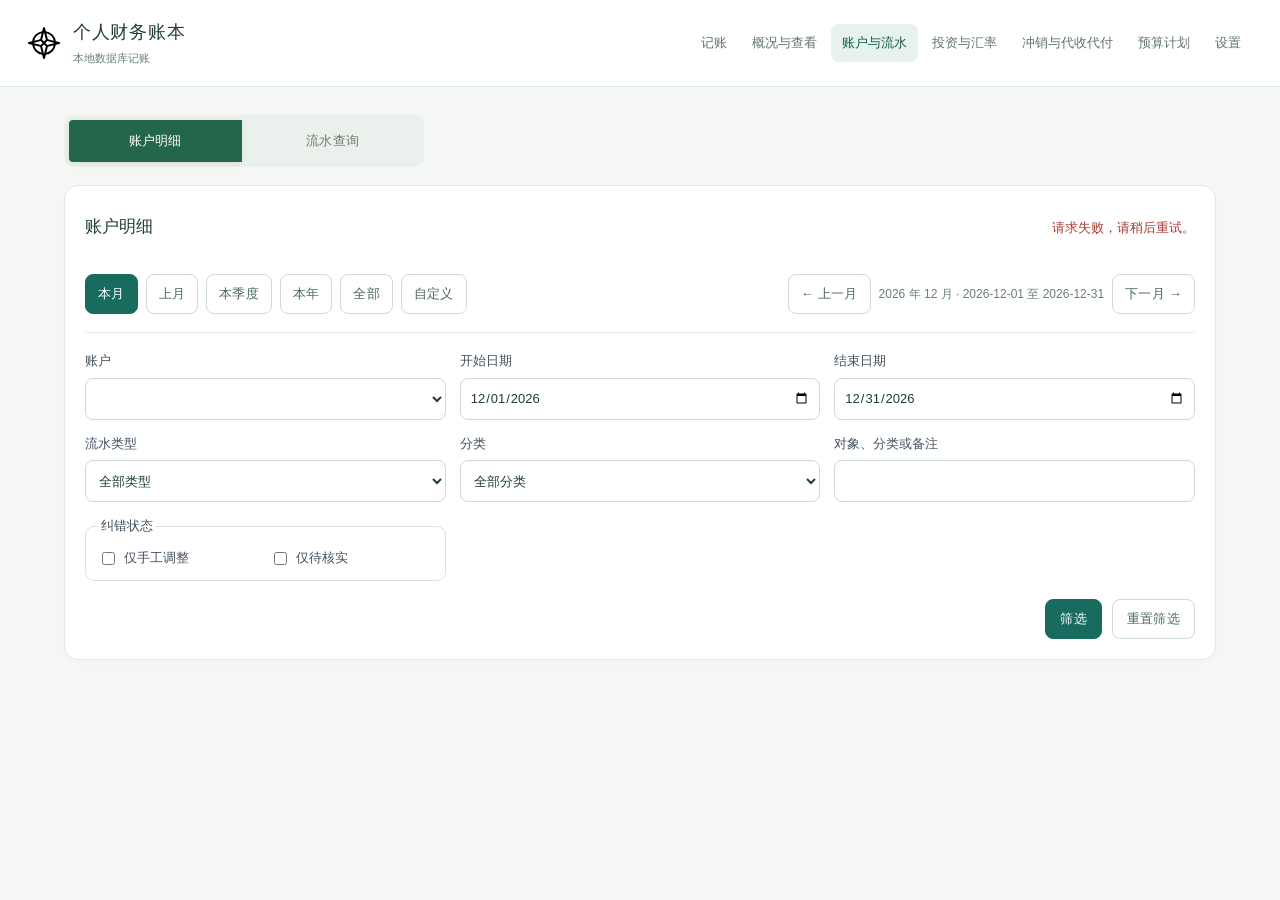
==== static/accounts.html @ dc30d8f5 "fix: reconcile budget funding and monthly storage balances Use explicit allocations for budget incom" ====
<!doctype html>
<html lang="zh-CN">
  <head>
    <meta charset="utf-8">
    <meta name="viewport" content="width=device-width, initial-scale=1">
    <title>个人财务账本 - 账户与流水</title>
    <link rel="icon" href="/static/compass-rose.svg" type="image/svg+xml">
    <link rel="stylesheet" href="/static/styles.css?v=20261018-3">
    <link rel="stylesheet" href="/static/workspace.css?v=20261018-2">
    <link rel="stylesheet" href="/static/income-allocations.css?v=20261020-3">
</head>
  <body>
    <header class="topbar">
      <div class="topbar-inner">
        <div class="brand">
          <h1>个人财务账本</h1>
          <p>本地数据库记账</p>
        </div>
        <nav class="primary-nav" aria-label="主导航">
          <a class="nav-link" href="/">记账</a>
          <a class="nav-link" href="/overview">概况与查看</a>
          <a class="nav-link is-active" href="/accounts" aria-current="page">账户与流水</a>
          <a class="nav-link" href="/investments">投资与汇率</a>
          <a class="nav-link" href="/offsets">冲销与代收代付</a>
          <a class="nav-link" href="/budgets">预算计划</a>
          <a class="nav-link" href="/settings">设置</a>
        </nav>
      </div>
    </header>

    <main class="account-detail-main">
      <div class="detail-view-modes" role="tablist" aria-label="账户与流水视图">
        <button class="detail-view-mode is-active" type="button" data-view="account" aria-pressed="true">账户明细</button>
        <button class="detail-view-mode" type="button" data-view="search" aria-pressed="false">流水查询</button>
      </div>

      <section class="account-filter-panel" data-detail-view="account" aria-labelledby="account-detail-title">
        <div class="section-heading">
          <h2 id="account-detail-title">账户明细</h2>
          <span id="detail-status" role="status"></span>
        </div>
        <form id="detail-filter-form">
          <div id="detail-date-presets"></div>
          <div class="detail-filter-grid">
            <label>
              <span>账户</span>
              <select id="detail-account" required></select>
            </label>
            <label>
              <span>开始日期</span>
              <input id="detail-start-date" type="date">
            </label>
            <label>
              <span>结束日期</span>
              <input id="detail-end-date" type="date">
            </label>
            <label>
              <span>流水类型</span>
              <select id="detail-transaction-type">
                <option value="">全部类型</option>
                <option value="income">入账</option>
                <option value="expense">支出</option>
                <option value="transfer">转账</option>
                <option value="fx_exchange">换汇</option>
                <option value="broker_deposit">券商入金</option>
                <option value="broker_withdrawal">券商出金</option>
                <option value="adjustment">调整</option>
              </select>
            </label>
            <label>
              <span>分类</span>
              <select id="detail-category">
                <option value="">全部分类</option>
              </select>
            </label>
            <label>
              <span>对象、分类或备注</span>
              <input id="detail-keyword" type="search" maxlength="120">
            </label>
            <fieldset class="multi-filter compact-filter">
              <legend>纠错状态</legend>
              <div class="filter-option-grid">
                <label><input id="detail-adjustment-only" type="checkbox">仅手工调整</label>
                <label><input id="detail-flagged-only" type="checkbox">仅待核实</label>
              </div>
            </fieldset>
          </div>
          <div class="form-actions detail-filter-actions">
            <button type="submit">筛选</button>
            <button id="clear-detail-filters" class="secondary-button" type="button">重置筛选</button>
          </div>
        </form>
      </section>

      <div id="detail-account-warning" class="empty-notice" data-detail-view="account" hidden>
        尚未创建账户。请先直接在 SQLite 数据库的 <code>accounts</code> 表新增账户。
      </div>

      <section id="account-summary-panel" class="account-summary-panel" data-detail-view="account" hidden>
          <div class="section-heading">
            <div>
              <h2 id="account-name"></h2>
              <p id="account-meta" class="account-meta"></p>
            </div>
          <div class="account-heading-actions">
            <span id="account-status"></span>
            <button id="open-adjustment-dialog" class="secondary-button" type="button">对账 / 调整余额</button>
            <button id="open-opening-balance-dialog" class="secondary-button" type="button">修正期初</button>
          </div>
        </div>
        <p id="account-summary-note" class="account-summary-note" hidden></p>
        <div id="account-state" class="account-state-grid"></div>
      </section>

      <section id="ledger-panel" class="ledger-panel" data-detail-view="account" hidden aria-labelledby="ledger-title">
        <div class="section-heading">
          <h2 id="ledger-title">账户流水</h2>
          <span id="ledger-summary"></span>
        </div>
        <div class="table-wrap">
          <table>
            <thead>
              <tr>
                <th>日期</th>
                <th>类型</th>
                <th>方向</th>
                <th>对方账户</th>
                <th>流入</th>
                <th>流出</th>
                <th>该笔后余额</th>
                <th>用途</th>
                <th>备注</th>
                <th>状态</th>
                <th>操作</th>
              </tr>
            </thead>
            <tbody id="ledger-body">
              <tr><td colspan="11" class="empty-cell">暂无流水</td></tr>
            </tbody>
          </table>
        </div>
        <div class="pager" aria-label="账户流水分页">
          <button id="previous-page" class="icon-button" type="button" aria-label="上一页" title="上一页">&#8592;</button>
          <span id="page-label"></span>
          <button id="next-page" class="icon-button" type="button" aria-label="下一页" title="下一页">&#8594;</button>
        </div>
      </section>

      <section id="transaction-search-panel" class="transaction-search-panel" data-detail-view="search" hidden aria-labelledby="transaction-search-title">
        <div class="section-heading">
          <h2 id="transaction-search-title">流水查询</h2>
          <a href="/offsets">打开冲销事项（页面5）</a>
          <span id="search-status" role="status"></span>
        </div>
        <label class="basis-control">查询口径<select id="cashflow-basis"><option value="raw">原始收付</option><option value="offset">冲销后收支</option><option value="groups">仅冲销事项（页面5）</option></select></label>
        <p id="basis-description" class="analysis-summary"></p>
        <p id="daily-budget-hint" class="subtle-note">未单独指定预算的支出自动计入日常预算，包含历史消费。</p>
        <p id="budget-query-warning" class="empty-notice" role="status" hidden></p>
        <form id="transaction-search-form">
          <div id="search-date-presets"></div>
          <div class="detail-filter-grid">
            <label class="budget-filter-field"><span>消费自预算 / 预算归属</span><select id="search-budget-system"><option value="">全部预算</option><option value="0">未归属（不含日常支出）</option></select></label>
            <label>
              <span>账户范围</span>
              <select id="search-account"></select>
            </label>
            <label>
              <span>开始日期</span>
              <input id="search-start-date" type="date">
            </label>
            <label>
              <span>结束日期</span>
              <input id="search-end-date" type="date">
            </label>
            <fieldset class="multi-filter">
              <legend>流水类型</legend>
              <div id="search-type-options" class="filter-option-grid">
                <label><input type="checkbox" value="income">入账</label>
                <label><input type="checkbox" value="expense">支出</label>
                <label><input type="checkbox" value="transfer">转账</label>
                <label><input type="checkbox" value="fx_exchange">换汇</label>
                <label><input type="checkbox" value="broker_deposit">券商入金</label>
                <label><input type="checkbox" value="broker_withdrawal">券商出金</label>
                <label><input type="checkbox" value="adjustment">调整</label>
              </div>
            </fieldset>
            <fieldset class="multi-filter compact-filter">
              <legend>纠错状态</legend>
              <div class="filter-option-grid">
                <label><input id="search-adjustment-only" type="checkbox">仅手工调整</label>
                <label><input id="search-flagged-only" type="checkbox">仅待核实</label>
              </div>
            </fieldset>
            <details class="multi-select" id="search-category-select">
              <summary><span>分类</span><strong id="search-category-summary">全部分类</strong></summary>
              <div id="search-category-options" class="filter-option-list"></div>
            </details>
            <label>
              <span>对象、分类或备注</span>
              <input id="search-keyword" type="search" maxlength="120">
            </label>
          </div>
          <div class="form-actions detail-filter-actions">
            <button type="submit">查询</button>
            <button id="clear-search-filters" class="secondary-button" type="button">重置筛选</button>
          </div>
        </form>
      </section>

      <section id="transaction-search-summary-panel" class="transaction-search-summary-panel" data-detail-view="search" hidden aria-labelledby="transaction-search-summary-title">
        <div class="section-heading">
          <h2 id="transaction-search-summary-title">查询汇总</h2>
          <span id="transaction-search-summary-meta"></span>
        </div>
        <div id="transaction-search-summary-content"></div>
      </section>

      <section id="search-results-panel" class="ledger-panel" data-detail-view="search" hidden aria-labelledby="search-results-title">
        <div class="section-heading">
          <h2 id="search-results-title">查询结果</h2>
        </div>
        <details id="search-results-details" class="collapsible-details">
          <summary id="search-summary">查询结果</summary>
          <div class="table-wrap">
            <table>
              <thead>
                <tr>
                  <th>日期</th>
                  <th>类型</th>
                  <th>资金路径</th>
                  <th>转出</th>
                  <th>转入</th>
                  <th>用途</th>
                  <th>备注</th>
                  <th>状态</th>
                  <th>操作</th>
                </tr>
              </thead>
              <tbody id="search-results-body">
                <tr><td colspan="9" class="empty-cell">暂无流水</td></tr>
              </tbody>
            </table>
          </div>
          <div class="pager" aria-label="查询结果分页">
            <button id="previous-search-page" class="icon-button" type="button" aria-label="上一页" title="上一页">&#8592;</button>
            <span id="search-page-label"></span>
            <button id="next-search-page" class="icon-button" type="button" aria-label="下一页" title="下一页">&#8594;</button>
          </div>
        </details>
      </section>

      <section id="transaction-analysis-panel" class="transaction-analysis-panel" data-detail-view="search" hidden aria-labelledby="transaction-analysis-title">
        <div class="section-heading">
          <h2 id="transaction-analysis-title">流水详情</h2>
          <span id="analysis-status" role="status"></span>
        </div>
        <div id="analysis-constraint" class="empty-notice"></div>
        <div id="analysis-content" class="analysis-content" hidden></div>
      </section>
    </main>

    <dialog id="transaction-editor-dialog" class="app-dialog">
      <form id="transaction-editor-form" method="dialog">
        <div class="dialog-heading">
          <h2>修改流水</h2>
          <button class="icon-button dialog-close" type="button" data-close-dialog="transaction-editor-dialog" aria-label="关闭" title="关闭">&#215;</button>
        </div>
        <input id="editor-transaction-id" type="hidden">
        <div class="detail-filter-grid">
          <label>
            <span>日期</span>
            <input id="editor-transaction-date" type="date" required>
          </label>
          <label>
            <span>流水类型</span>
            <select id="editor-transaction-type" required>
              <option value="income">入账</option>
              <option value="expense">支出</option>
              <option value="transfer">转账</option>
              <option value="fx_exchange">换汇</option>
              <option value="broker_deposit">券商入金</option>
              <option value="broker_withdrawal">券商出金</option>
              <option value="adjustment">调整</option>
            </select>
          </label>
          <label>
            <span>来源账户</span>
            <select id="editor-source-account"></select>
          </label>
          <label>
            <span>去向账户</span>
            <select id="editor-destination-account"></select>
          </label>
          <label>
            <span>流出金额</span>
            <input id="editor-outflow-amount" type="number" min="0.01" step="0.01" inputmode="decimal">
          </label>
          <label>
            <span>流入金额</span>
            <input id="editor-inflow-amount" type="number" min="0.01" step="0.01" inputmode="decimal">
          </label>
          <label>
            <span>分类</span>
            <select id="editor-category"></select>
          </label>
          <label><span>预算归属</span><select id="editor-budget-system" disabled><option value="">未归属</option></select><small>支出不单独指定时，自动计入日常预算。</small></label>
          <label>
            <span>对象</span>
            <input id="editor-counterparty" type="text" maxlength="120">
          </label>
          <label class="full-width">
            <span>备注</span>
            <textarea id="editor-note" rows="3" maxlength="500"></textarea>
          </label>
          <label class="full-width">
            <span>修改说明</span>
            <textarea id="editor-correction-reason" rows="2" maxlength="500"></textarea>
          </label>
        </div>
        <p id="editor-status" class="dialog-status" role="status"></p>
        <div class="form-actions detail-filter-actions">
          <button class="secondary-button" type="button" data-close-dialog="transaction-editor-dialog">取消</button>
          <button type="submit">保存修改</button>
        </div>
      </form>
    </dialog>

    <dialog id="transaction-delete-dialog" class="app-dialog">
      <form id="transaction-delete-form" method="dialog">
        <div class="dialog-heading">
          <h2>删除流水</h2>
          <button class="icon-button dialog-close" type="button" data-close-dialog="transaction-delete-dialog" aria-label="关闭" title="关闭">&#215;</button>
        </div>
        <input id="delete-transaction-id" type="hidden">
        <p id="delete-transaction-summary" class="dialog-copy"></p>
        <label>
          <span>删除原因</span>
          <textarea id="delete-reason" rows="3" maxlength="500" required></textarea>
        </label>
        <p id="delete-status" class="dialog-status" role="status"></p>
        <div class="form-actions detail-filter-actions">
          <button class="secondary-button" type="button" data-close-dialog="transaction-delete-dialog">取消</button>
          <button class="danger-button" type="submit">确认删除</button>
        </div>
      </form>
    </dialog>

    <dialog id="transaction-flag-dialog" class="app-dialog">
      <form id="transaction-flag-form" method="dialog">
        <div class="dialog-heading">
          <h2>标记待核实</h2>
          <button class="icon-button dialog-close" type="button" data-close-dialog="transaction-flag-dialog" aria-label="关闭" title="关闭">&#215;</button>
        </div>
        <input id="flag-transaction-id" type="hidden">
        <label>
          <span>异常类型</span>
          <select id="flag-type" required>
            <option value="suspected_duplicate">疑似重复</option>
            <option value="missing_information">信息不完整</option>
            <option value="suspicious_amount">金额异常</option>
            <option value="other">其他待核实</option>
          </select>
        </label>
        <label>
          <span>说明</span>
          <textarea id="flag-note" rows="3" maxlength="500" required></textarea>
        </label>
        <p id="flag-status" class="dialog-status" role="status"></p>
        <div class="form-actions detail-filter-actions">
          <button class="secondary-button" type="button" data-close-dialog="transaction-flag-dialog">取消</button>
          <button type="submit">保存标记</button>
        </div>
      </form>
    </dialog>

    <dialog id="adjustment-dialog" class="app-dialog">
      <form id="adjustment-form" method="dialog">
        <div class="dialog-heading">
          <h2>对账 / 调整余额</h2>
          <button class="icon-button dialog-close" type="button" data-close-dialog="adjustment-dialog" aria-label="关闭" title="关闭">&#215;</button>
        </div>
        <input id="adjustment-account-id" type="hidden">
        <p id="adjustment-account-summary" class="dialog-copy"></p>
        <div class="detail-filter-grid">
          <label>
            <span>对账日期</span>
            <input id="adjustment-date" type="date" required>
          </label>
          <label>
            <span>实际余额</span>
            <input id="adjustment-actual-balance" type="number" min="0" step="0.01" inputmode="decimal" required>
          </label>
        </div>
        <p id="adjustment-preview" class="dialog-copy"></p>
        <p id="adjustment-warning" class="dialog-warning" hidden></p>
        <label>
          <span>调整原因</span>
          <textarea id="adjustment-reason" rows="2" maxlength="350" required></textarea>
        </label>
        <label>
          <span>补充备注</span>
          <textarea id="adjustment-note" rows="2" maxlength="500"></textarea>
        </label>
        <p id="adjustment-status" class="dialog-status" role="status"></p>
        <div class="form-actions detail-filter-actions">
          <button class="secondary-button" type="button" data-close-dialog="adjustment-dialog">取消</button>
          <button type="submit">保存对账结果</button>
        </div>
      </form>
    </dialog>

    <dialog id="opening-balance-dialog" class="app-dialog">
      <form id="opening-balance-form" method="dialog">
        <div class="dialog-heading">
          <h2>修正期初余额</h2>
          <button class="icon-button dialog-close" type="button" data-close-dialog="opening-balance-dialog" aria-label="关闭" title="关闭">&#215;</button>
        </div>
        <input id="opening-balance-account-id" type="hidden">
        <p id="opening-balance-summary" class="dialog-copy"></p>
        <div class="detail-filter-grid">
          <label>
            <span>期初日期</span>
            <input id="opening-balance-date" type="date" required>
          </label>
          <label>
            <span>新期初余额</span>
            <input id="opening-balance-value" type="number" min="0" step="0.01" inputmode="decimal" required>
          </label>
        </div>
        <label>
          <span>修正原因</span>
          <textarea id="opening-balance-reason" rows="3" maxlength="500" required></textarea>
        </label>
        <p id="opening-balance-status" class="dialog-status" role="status"></p>
        <div class="form-actions detail-filter-actions">
          <button class="secondary-button" type="button" data-close-dialog="opening-balance-dialog">取消</button>
          <button type="submit">保存期初修正</button>
        </div>
      </form>
    </dialog>

    <script src="/static/budget-ui.js?v=20261001-2"></script>
    <script src="/static/income-allocations.js?v=20261020-3"></script>
    <script src="/static/number-input.js?v=20261018-1"></script>
    <script src="/static/frequent-picker.js?v=20261018-3"></script>
    <script src="/static/offset-ui.js?v=20261020-3"></script>
    <script src="/static/date-range.js?v=20261002-5"></script>
    <script src="/static/accounts.js?v=20261020-3"></script>
  </body>
</html>
---- static/styles.css ----
:root {
  color-scheme: light;
  font-family: "Noto Sans SC", "Microsoft YaHei", Arial, sans-serif;
  color: #19222d;
  background: #f4f6f8;
}

* {
  box-sizing: border-box;
}

body {
  margin: 0;
  min-width: 320px;
}

button,
input,
select,
textarea {
  font: inherit;
}

button {
  border: 1px solid #176b5f;
  border-radius: 5px;
  background: #176b5f;
  color: #fff;
  cursor: pointer;
  font-weight: 700;
  min-height: 38px;
  padding: 0 14px;
}

button:hover:not(:disabled) {
  background: #0e584e;
}

button:disabled {
  cursor: not-allowed;
  opacity: 0.55;
}

.topbar {
  background: #183b56;
  color: #fff;
}

.topbar-inner {
  align-items: center;
  display: flex;
  flex-wrap: wrap;
  gap: 24px;
  justify-content: space-between;
  margin: 0 auto;
  max-width: 1200px;
  min-height: 74px;
  padding: 12px 24px;
}

.brand h1,
.brand p,
h2,
h3 {
  margin: 0;
}

.brand h1 {
  font-size: 21px;
  font-weight: 700;
  letter-spacing: 0;
}

.brand p {
  color: #cedce5;
  font-size: 13px;
  margin-top: 4px;
}

.primary-nav {
  display: flex;
  flex-wrap: wrap;
  justify-content: flex-end;
}

.nav-link {
  border-bottom: 2px solid transparent;
  color: #cedce5;
  font-size: 14px;
  padding: 9px 12px 7px;
  text-decoration: none;
  white-space: nowrap;
}

.nav-link:hover,
.nav-link.is-active {
  border-bottom-color: #79c5ae;
  color: #fff;
}

.topbar-actions {
  align-items: end;
  display: flex;
  gap: 12px;
}

.month-control {
  display: grid;
  font-size: 12px;
  gap: 4px;
}

.month-control input {
  border: 1px solid #a9bdcb;
  border-radius: 4px;
  color: #19222d;
  height: 34px;
  padding: 0 8px;
}

main {
  margin: 0 auto;
  max-width: 1200px;
  padding: 28px 24px 40px;
}

.entry-main {
  align-items: start;
  display: grid;
  gap: 18px;
  grid-template-columns: 210px minmax(0, 1fr);
  max-width: 1040px;
}

.quick-entry-panel {
  background: #fff;
  border: 1px solid #d9e0e5;
  border-radius: 6px;
  padding: 16px;
}

.quick-entry-panel .section-heading {
  margin-bottom: 12px;
}

.quick-action-list {
  display: grid;
  gap: 8px;
}

.quick-action {
  background: #f6f8f9;
  border-color: #b9c5cd;
  color: #43515e;
  font-size: 13px;
  font-weight: 700;
  justify-content: flex-start;
  padding: 0 11px;
  text-align: left;
}

.quick-action:hover:not(:disabled) {
  background: #edf4f2;
  border-color: #3c8d7b;
  color: #176b5f;
}

.dashboard-section,
.movement-section,
.entry-panel,
.transactions-panel,
.account-filter-panel,
.account-summary-panel,
.ledger-panel,
.transaction-search-panel,
.transaction-search-summary-panel,
.transaction-analysis-panel {
  background: #fff;
  border: 1px solid #d9e0e5;
  border-radius: 6px;
  padding: 20px;
}

.dashboard-section {
  margin-bottom: 18px;
}

.movement-section {
  margin-bottom: 18px;
}

.account-filter-panel,
.account-summary-panel,
.transaction-search-panel,
.transaction-search-summary-panel,
.transaction-analysis-panel {
  margin-bottom: 18px;
}

.section-heading {
  align-items: baseline;
  display: flex;
  gap: 10px;
  justify-content: space-between;
  margin-bottom: 16px;
}

.section-heading h2 {
  font-size: 17px;
  letter-spacing: 0;
}

.section-heading span {
  color: #64717d;
  font-size: 13px;
}

.metric-grid {
  display: grid;
  gap: 12px;
  grid-template-columns: repeat(auto-fit, minmax(210px, 1fr));
}

.metric-grid + .metric-grid {
  border-top: 1px solid #e2e7eb;
  margin-top: 16px;
  padding-top: 16px;
}

.metric-item {
  border-left: 3px solid #3c8d7b;
  min-height: 118px;
  padding: 5px 0 5px 12px;
}

.metric-item h3 {
  color: #43515e;
  font-size: 14px;
  margin-bottom: 10px;
}

.metric-item div {
  display: flex;
  font-size: 13px;
  justify-content: space-between;
  padding: 3px 0;
}

.metric-item span {
  color: #65727e;
}

.metric-item strong {
  font-variant-numeric: tabular-nums;
}

.entry-modes {
  display: flex;
  margin: 0 0 18px;
}

.detail-view-modes {
  display: flex;
  margin: 0 0 18px;
  max-width: 360px;
}

.entry-mode {
  background: #f6f8f9;
  border-color: #b9c5cd;
  border-radius: 0;
  color: #43515e;
  flex: 1;
  font-size: 13px;
  min-width: 0;
  padding: 0 8px;
}

.detail-view-mode {
  background: #f6f8f9;
  border-color: #b9c5cd;
  border-radius: 0;
  color: #43515e;
  flex: 1;
  font-size: 13px;
  min-width: 0;
  padding: 0 8px;
}

.entry-mode:first-child {
  border-radius: 4px 0 0 4px;
}

.detail-view-mode:first-child {
  border-radius: 4px 0 0 4px;
}

.entry-mode:last-child {
  border-radius: 0 4px 4px 0;
}

.detail-view-mode:last-child {
  border-radius: 0 4px 4px 0;
}

.entry-mode + .entry-mode {
  border-left: 0;
}

.detail-view-mode + .detail-view-mode {
  border-left: 0;
}

.entry-mode:hover:not(:disabled),
.entry-mode.is-active {
  background: #176b5f;
  border-color: #176b5f;
  color: #fff;
}

.detail-view-mode:hover:not(:disabled),
.detail-view-mode.is-active {
  background: #176b5f;
  border-color: #176b5f;
  color: #fff;
}

.form-grid {
  display: grid;
  gap: 14px;
  grid-template-columns: repeat(2, minmax(0, 1fr));
}

.detail-filter-grid {
  display: grid;
  gap: 14px;
  grid-template-columns: repeat(3, minmax(0, 1fr));
}

.multi-filter,
.multi-select {
  border: 1px solid #b9c5cd;
  border-radius: 4px;
  margin: 0;
  min-height: 38px;
}

.multi-filter {
  padding: 8px 9px;
}

.multi-filter legend {
  color: #43515e;
  font-size: 13px;
  font-weight: 700;
  padding: 0 3px;
}

.filter-option-grid {
  display: grid;
  gap: 7px 10px;
  grid-template-columns: repeat(2, minmax(0, 1fr));
}

.filter-option-grid label,
.filter-option-list label {
  align-items: center;
  color: #43515e;
  display: flex;
  font-size: 13px;
  gap: 6px;
}

.filter-option-grid input,
.filter-option-list input {
  min-height: auto;
  padding: 0;
  width: auto;
}

.multi-select summary {
  align-items: center;
  color: #43515e;
  cursor: pointer;
  display: flex;
  font-size: 13px;
  font-weight: 700;
  justify-content: space-between;
  min-height: 36px;
  padding: 0 9px;
}

.multi-select summary strong {
  color: #64717d;
  font-size: 12px;
  font-weight: 400;
}

.filter-option-list {
  border-top: 1px solid #d9e0e5;
  display: grid;
  gap: 8px;
  max-height: 210px;
  overflow-y: auto;
  padding: 10px;
}

label {
  display: grid;
  font-size: 13px;
  gap: 6px;
}

label > span {
  color: #43515e;
  font-weight: 700;
}

input,
select,
textarea {
  border: 1px solid #b9c5cd;
  border-radius: 4px;
  color: #19222d;
  min-height: 38px;
  padding: 8px 9px;
  width: 100%;
}

.frequent-picker-native {
  display: none;
}

.frequent-picker {
  position: relative;
  width: 100%;
}

.frequent-picker-trigger {
  align-items: center;
  background: #fff;
  border-color: #b9c5cd;
  color: #19222d;
  display: flex;
  font-weight: 400;
  justify-content: space-between;
  padding: 8px 9px;
  text-align: left;
  width: 100%;
}

.frequent-picker-trigger::after {
  color: #64717d;
  content: "▼";
  font-size: 10px;
  margin-left: 10px;
}

.frequent-picker-trigger:hover:not(:disabled) {
  background: #edf2f5;
  border-color: #8b9aa6;
  color: #19222d;
}

.frequent-picker.is-invalid .frequent-picker-trigger {
  border-color: #ad3c35;
}

.frequent-picker-menu {
  background: #fff;
  border: 1px solid #8b9aa6;
  box-shadow: 0 5px 14px rgba(25, 34, 45, 0.16);
  display: grid;
  gap: 2px;
  left: 0;
  max-height: 292px;
  overflow-y: auto;
  padding: 6px;
  position: absolute;
  right: 0;
  top: calc(100% + 4px);
  z-index: 20;
}

.frequent-picker-menu[hidden] {
  display: none;
}

.frequent-picker.is-ranked-scroll .frequent-picker-menu {
  max-height: calc(var(--picker-visible-rows, 8) * 34px + 12px);
}

.frequent-picker-option,
.frequent-picker-other-toggle,
.frequent-picker-directory-toggle {
  background: #fff;
  border: 0;
  border-radius: 3px;
  color: #43515e;
  font-size: 13px;
  font-weight: 400;
  justify-content: flex-start;
  min-height: 32px;
  padding: 0 8px;
  text-align: left;
}

.frequent-picker-option:hover,
.frequent-picker-option:focus-visible,
.frequent-picker-other-toggle:hover,
.frequent-picker-other-toggle:focus-visible,
.frequent-picker-directory-toggle:hover,
.frequent-picker-directory-toggle:focus-visible {
  background: #edf4f2;
  color: #176b5f;
  outline: 0;
}

.frequent-picker-option.is-selected {
  background: #e7f1ee;
  color: #176b5f;
  font-weight: 700;
}

.frequent-picker-group-label {
  color: #64717d;
  font-size: 12px;
  font-weight: 700;
  margin: 6px 8px 2px;
}

.frequent-picker-other-toggle {
  border-top: 1px solid #e0e6ea;
  color: #176b5f;
  font-weight: 700;
  margin-top: 4px;
}

.frequent-picker.is-account-directory .frequent-picker-menu {
  max-height: 360px;
}

.frequent-picker-all-label {
  border-top: 1px solid #e0e6ea;
  margin-top: 7px;
  padding-top: 8px;
}

.frequent-picker-directory-toggle {
  align-items: center;
  background: #fff;
  border: 0;
  border-radius: 3px;
  color: #43515e;
  display: flex;
  font-size: 13px;
  font-weight: 600;
  gap: 7px;
  min-height: 32px;
  padding: 0 8px;
  text-align: left;
  width: 100%;
}

.frequent-picker-directory-toggle small {
  color: #819089;
  font-size: 11px;
  font-variant-numeric: tabular-nums;
  margin-left: auto;
}

.frequent-picker-directory-marker {
  color: #708078;
  display: inline-block;
  text-align: center;
  width: 10px;
}

.frequent-picker-option.is-directory-account {
  padding-left: 24px;
}

textarea {
  min-height: 76px;
  resize: vertical;
}

.full-width {
  grid-column: 1 / -1;
}

.form-actions {
  display: flex;
  justify-content: flex-end;
  margin-top: 18px;
}

.detail-filter-actions {
  gap: 10px;
}

.secondary-button {
  background: #fff;
  border-color: #8b9aa6;
  color: #43515e;
}

.secondary-button:hover:not(:disabled) {
  background: #edf2f5;
}

.danger-button {
  background: #ad3c35;
  border-color: #ad3c35;
}

.danger-button:hover:not(:disabled) {
  background: #8f2e29;
}

.account-heading-actions {
  align-items: center;
  display: flex;
  flex-wrap: wrap;
  gap: 8px;
  justify-content: flex-end;
}

.account-heading-actions .secondary-button {
  font-size: 13px;
}

.table-wrap {
  overflow-x: auto;
}

table {
  border-collapse: collapse;
  font-size: 13px;
  min-width: 100%;
  width: 100%;
}

th,
td {
  border-bottom: 1px solid #e0e6ea;
  padding: 10px 8px;
  text-align: left;
  white-space: nowrap;
}

th {
  background: #edf2f5;
  color: #43515e;
  font-size: 12px;
}

#internal-movements-body td:nth-child(4),
#transactions-body td:nth-child(4),
#ledger-body td:nth-child(5),
#ledger-body td:nth-child(6),
#ledger-body td:nth-child(7),
#search-results-body td:nth-child(4),
#search-results-body td:nth-child(5) {
  font-variant-numeric: tabular-nums;
  text-align: right;
}

#ledger-body td:nth-child(8),
#ledger-body td:nth-child(9),
#search-results-body td:nth-child(6),
#search-results-body td:nth-child(7) {
  min-width: 120px;
  white-space: normal;
}

.empty-cell,
.empty-notice {
  color: #687682;
}

.empty-notice {
  background: #edf4f2;
  border-left: 3px solid #3c8d7b;
  font-size: 13px;
  margin-bottom: 14px;
  padding: 10px 12px;
}

#form-status.success {
  color: #147462;
}

#form-status.error {
  color: #ad3c35;
}

#overview-status {
  font-size: 13px;
  margin: -6px 0 12px;
}

#overview-status.error {
  color: #ad3c35;
}

#detail-status.error {
  color: #ad3c35;
}

.account-meta,
.account-summary-note {
  color: #64717d;
  font-size: 13px;
  margin: 5px 0 0;
}

.account-summary-note {
  background: #f6f8f9;
  border-left: 3px solid #8b9aa6;
  margin: 0 0 16px;
  padding: 9px 11px;
}

.account-state-grid {
  display: grid;
  gap: 12px;
  grid-template-columns: repeat(auto-fit, minmax(170px, 1fr));
}

.account-state-item {
  border-left: 3px solid #8b9aa6;
  min-height: 72px;
  padding: 7px 0 7px 12px;
}

.account-state-item.is-primary {
  border-left-color: #3c8d7b;
}

.account-state-item span,
.account-state-item strong {
  display: block;
}

.account-state-item span {
  color: #65727e;
  font-size: 13px;
  margin-bottom: 6px;
}

.account-state-item strong {
  font-size: 16px;
  font-variant-numeric: tabular-nums;
}

.pager {
  align-items: center;
  display: flex;
  gap: 12px;
  justify-content: flex-end;
  margin-top: 16px;
}

.pager span {
  color: #64717d;
  font-size: 13px;
  min-width: 70px;
  text-align: center;
}

.icon-button {
  font-size: 18px;
  min-width: 38px;
  padding: 0;
}

.status-badges {
  display: flex;
  flex-wrap: wrap;
  gap: 5px;
  min-width: 62px;
}

.status-badge {
  border-radius: 3px;
  font-size: 12px;
  padding: 3px 5px;
  white-space: nowrap;
}

.adjustment-badge {
  background: #e7f1ee;
  color: #147462;
}

.flag-badge {
  background: #fbece8;
  color: #ad3c35;
}

.investment-badge {
  background: #e9edf9;
  color: #34538a;
}

.inline-status {
  color: #64717d;
  font-size: 13px;
}

.inline-status.error {
  color: #ad3c35;
}

.inline-status.success {
  color: #147462;
}

.manual-rate-details {
  border-top: 1px solid #d9e0e5;
  margin-top: 18px;
  padding-top: 14px;
}

.collapsible-details {
  border-top: 1px solid #d9e0e5;
  margin-top: 16px;
  padding-top: 12px;
}

.collapsible-details summary,
.search-summary-breakdown > summary {
  color: #43515e;
  cursor: pointer;
  font-size: 13px;
  font-weight: 700;
  min-height: 28px;
}

.collapsible-details > .table-wrap {
  margin-top: 14px;
}

.collapsible-details .pager {
  padding-bottom: 2px;
}

.manual-rate-details summary {
  color: #43515e;
  cursor: pointer;
  font-size: 13px;
  font-weight: 700;
  margin-bottom: 14px;
}

.analysis-content {
  display: grid;
  gap: 24px;
}

.search-summary-block + .search-summary-block {
  border-top: 1px solid #e0e6ea;
  margin-top: 20px;
  padding-top: 20px;
}

.search-summary-block h3 {
  color: #43515e;
  font-size: 14px;
  margin: 0 0 12px;
}

.search-summary-breakdown > summary {
  margin-bottom: 14px;
}

.search-summary-breakdown[open] > summary {
  margin-bottom: 16px;
}

.search-summary-block > .search-summary-block {
  border-top: 0;
  margin-top: 0;
  padding-top: 0;
}

.search-summary-block > .search-summary-block + .search-summary-block {
  margin-top: 18px;
}

.search-summary-table td:nth-child(n + 2),
.search-summary-table th:nth-child(n + 2) {
  font-variant-numeric: tabular-nums;
  text-align: right;
}

.search-summary-table td:nth-child(5),
.search-summary-table th:nth-child(5) {
  text-align: left;
  white-space: normal;
}

.search-summary-table td:nth-child(5) {
  color: #64717d;
  font-size: 12px;
  text-align: left;
}

.search-summary-type-list {
  display: grid;
  gap: 18px;
}

.search-summary-type {
  border-top: 1px solid #e0e6ea;
  padding-top: 16px;
}

.search-summary-type-heading {
  align-items: baseline;
  display: flex;
  gap: 8px;
  justify-content: space-between;
  margin-bottom: 12px;
}

.search-summary-type-heading h4 {
  color: #43515e;
  font-size: 14px;
  margin: 0;
}

.search-summary-type-heading span {
  color: #64717d;
  font-size: 13px;
}

.search-summary-type-tables {
  align-items: start;
  display: grid;
  gap: 18px;
  grid-template-columns: repeat(2, minmax(0, 1fr));
}

.search-summary-type-tables > .search-summary-block + .search-summary-block {
  border-top: 0;
  margin-top: 0;
  padding-top: 0;
}

.search-summary-type-tables .search-summary-block h3 {
  font-size: 13px;
}

.search-summary-type-tables .search-summary-table {
  min-width: 0;
}

.analysis-block {
  border-top: 1px solid #e0e6ea;
  padding-top: 20px;
}

.analysis-block:first-child {
  border-top: 0;
  padding-top: 0;
}

.analysis-block h3 {
  color: #43515e;
  font-size: 14px;
  margin: 0 0 12px;
}

.analysis-summary {
  color: #64717d;
  font-size: 13px;
  margin: 0 0 14px;
}

.analysis-calendar-months {
  display: grid;
  gap: 22px;
  grid-template-columns: repeat(auto-fit, minmax(300px, 1fr));
}

.analysis-calendar-month h4 {
  color: #43515e;
  font-size: 14px;
  margin: 0 0 8px;
}

.analysis-calendar-grid {
  border: 1px solid #d9e0e5;
  display: grid;
  grid-template-columns: repeat(7, minmax(0, 1fr));
}

.analysis-calendar-weekday {
  background: #edf2f5;
  color: #64717d;
  font-size: 12px;
  font-weight: 700;
  padding: 7px 4px;
  text-align: center;
}

.analysis-calendar-day {
  align-items: flex-start;
  background: #fff;
  border: 0;
  border-radius: 0;
  border-right: 1px solid #e0e6ea;
  border-top: 1px solid #e0e6ea;
  color: #43515e;
  display: flex;
  flex-direction: column;
  font: inherit;
  justify-content: flex-start;
  min-height: 86px;
  padding: 7px;
  text-align: left;
}

.analysis-calendar-day:nth-child(7n) {
  border-right: 0;
}

.analysis-calendar-day.is-outside-range {
  background: #f6f8f9;
  color: #a2adb5;
}

button.analysis-calendar-day:not(:disabled) {
  cursor: pointer;
}

button.analysis-calendar-day:not(:disabled):hover {
  background: #edf4f2;
}

.analysis-calendar-day strong {
  color: #176b5f;
  font-size: 12px;
  font-variant-numeric: tabular-nums;
  margin-top: auto;
}

.analysis-calendar-day small {
  color: #64717d;
  font-size: 11px;
  margin-top: 3px;
}

.analysis-histogram {
  align-items: end;
  border-bottom: 1px solid #d9e0e5;
  display: flex;
  gap: 10px;
  min-height: 210px;
  overflow-x: auto;
  padding: 16px 0 0;
}

.analysis-histogram-bin {
  align-items: center;
  display: grid;
  flex: 1 0 84px;
  gap: 6px;
  grid-template-rows: 18px 132px 30px;
  text-align: center;
}

.analysis-histogram-bin strong {
  font-size: 12px;
  font-variant-numeric: tabular-nums;
}

.analysis-histogram-bar-area {
  align-items: end;
  display: flex;
  height: 132px;
}

.analysis-histogram-bar {
  background: #3c8d7b;
  min-height: 6px;
  width: 100%;
}

.analysis-histogram-bin span {
  color: #64717d;
  font-size: 11px;
  line-height: 15px;
}

.analysis-weekday-grid {
  display: grid;
  gap: 10px;
  grid-template-columns: repeat(7, minmax(104px, 1fr));
  overflow-x: auto;
}

.analysis-weekday-item {
  border-left: 3px solid #8b9aa6;
  min-height: 76px;
  padding: 5px 0 5px 10px;
}

.analysis-weekday-item strong,
.analysis-weekday-item span {
  display: block;
}

.analysis-weekday-item strong {
  font-size: 13px;
  font-variant-numeric: tabular-nums;
  margin: 7px 0 3px;
}

.analysis-weekday-item span {
  color: #64717d;
  font-size: 12px;
}

.analysis-distribution-grid {
  display: grid;
  gap: 22px;
  grid-template-columns: repeat(auto-fit, minmax(280px, 1fr));
}

.analysis-distribution-grid h3 {
  margin-bottom: 8px;
}

.analysis-distribution-grid table {
  min-width: 0;
}

.analysis-distribution-grid td:nth-child(2),
.analysis-distribution-grid td:nth-child(3),
.analysis-distribution-grid td:nth-child(4),
.analysis-distribution-grid th:nth-child(2),
.analysis-distribution-grid th:nth-child(3),
.analysis-distribution-grid th:nth-child(4) {
  font-variant-numeric: tabular-nums;
  text-align: right;
}

.filter-option-group-label {
  color: #64717d;
  font-size: 12px;
  font-weight: 700;
  margin: 0;
}

.filter-option-other {
  border-top: 1px solid #d9e0e5;
  margin-top: 2px;
  padding-top: 8px;
}

.filter-option-other summary {
  color: #176b5f;
  cursor: pointer;
  font-size: 13px;
  font-weight: 700;
}

.filter-option-other .filter-option-list {
  border: 0;
  margin-top: 8px;
  max-height: 180px;
  padding: 0;
}

.row-actions {
  display: flex;
  gap: 5px;
}

.table-action {
  background: #fff;
  border-color: #8b9aa6;
  color: #43515e;
  font-size: 12px;
  font-weight: 700;
  min-height: 30px;
  padding: 0 7px;
}

.table-action:hover:not(:disabled) {
  background: #edf2f5;
}

.danger-action {
  border-color: #c66a62;
  color: #ad3c35;
}

.app-dialog {
  border: 1px solid #b9c5cd;
  border-radius: 6px;
  color: #19222d;
  max-width: 760px;
  padding: 0;
  width: min(calc(100vw - 28px), 760px);
}

.app-dialog::backdrop {
  background: rgba(25, 34, 45, 0.42);
}

.app-dialog form {
  padding: 20px;
}

.dialog-heading {
  align-items: center;
  display: flex;
  justify-content: space-between;
  margin-bottom: 18px;
}

.dialog-heading h2 {
  font-size: 17px;
}

.dialog-close {
  background: #fff;
  border-color: #8b9aa6;
  color: #43515e;
}

.dialog-close:hover:not(:disabled) {
  background: #edf2f5;
}

.dialog-copy,
.dialog-warning,
.dialog-status {
  font-size: 13px;
}

.dialog-copy {
  color: #64717d;
  line-height: 1.6;
  margin: 0 0 15px;
}

.dialog-warning {
  background: #fbece8;
  border-left: 3px solid #c66a62;
  color: #7f302a;
  line-height: 1.6;
  margin: 14px 0;
  padding: 9px 11px;
}

.dialog-status {
  margin: 12px 0 0;
  min-height: 18px;
}

.dialog-status.error {
  color: #ad3c35;
}

.dialog-status.success {
  color: #147462;
}

.account-state-item.is-alert {
  border-left-color: #c66a62;
}

@media (max-width: 800px) {
  .topbar-inner {
    align-items: stretch;
    flex-direction: column;
    gap: 14px;
    padding: 16px 18px;
  }

  .topbar-actions {
    justify-content: space-between;
  }

  .primary-nav {
    justify-content: flex-start;
  }

  .entry-main {
    grid-template-columns: 1fr;
    max-width: 780px;
  }

  .quick-action-list {
    grid-template-columns: repeat(3, minmax(0, 1fr));
  }

  main {
    padding: 18px 14px 28px;
  }

  .detail-filter-grid {
    grid-template-columns: repeat(2, minmax(0, 1fr));
  }

  .account-heading-actions {
    justify-content: flex-start;
  }
}

@media (max-width: 480px) {
  .dashboard-section,
  .movement-section,
  .entry-panel,
  .transactions-panel,
  .account-filter-panel,
  .account-summary-panel,
  .ledger-panel,
  .transaction-search-panel,
  .transaction-search-summary-panel,
  .transaction-analysis-panel {
    padding: 15px;
  }

  .form-grid,
  .detail-filter-grid,
  .quick-action-list,
  .search-summary-type-tables {
    grid-template-columns: 1fr;
  }

  .primary-nav {
    display: grid;
    grid-template-columns: repeat(2, minmax(0, 1fr));
    width: 100%;
  }

  .analysis-calendar-day {
    min-height: 72px;
    padding: 5px;
  }

  .analysis-calendar-day strong {
    font-size: 11px;
  }

  .nav-link {
    text-align: center;
  }

  .account-heading-actions,
  .section-heading {
    align-items: flex-start;
    flex-direction: column;
  }

  .topbar-actions {
    align-items: end;
    gap: 8px;
  }

  .topbar-actions button {
    padding: 0 10px;
  }
}

/* Offset events: actual ledger members and signed personal cashflow. */
.basis-control { display: flex; align-items: center; gap: 12px; margin: 12px 0; }
.basis-control select { width: auto; min-width: 160px; }
.offset-main { max-width: 1280px; }
.offset-entry { padding: 18px 0; border-bottom: 1px solid #dbe3ea; white-space: normal; }
.offset-entry-title, .offset-amounts { display: flex; flex-wrap: wrap; gap: 14px; align-items: center; }
.offset-amounts { margin: 10px 0; font-size: 1.15rem; font-weight: 700; }
.offset-coverage { display: block; color: #596b7c; margin: 4px 0; }
.offset-side { padding: 18px; margin: 16px 0; border: 1px solid #dbe3ea; border-radius: 10px; }
.offset-member-row { display: flex; flex-direction: column; gap: 8px; border-bottom: 1px solid #e2e8ef; padding: 12px 0; }
.offset-member-row label { display: flex; align-items: center; gap: 10px; }
.offset-member-row input[type=checkbox] { width: auto; }
.offset-member-row small { color: #596b7c; }
.offset-members { margin: 12px 0; }
.offset-members summary { cursor: pointer; }
.offset-transaction-entry {
  display: grid;
  grid-template-columns: 100px 56px minmax(150px, .8fr) 120px minmax(180px, 1.4fr) minmax(90px, auto) 58px;
  gap: 12px;
  align-items: center;
  min-width: 900px;
  padding: 10px 0;
  border-bottom: 1px solid #e2e8ef;
  white-space: normal;
}
.offset-transaction-amount { text-align: right; font-variant-numeric: tabular-nums; }
.offset-transaction-description { color: #405466; }
.offset-transaction-action { text-align: right; }
.offset-dialog { width: min(1000px, 95vw); padding: 24px; max-height: 90vh; overflow: auto; }
.negative-amount { color: #9b4055; }
.signed-track { position: relative; height: 8px; margin-top: 6px; background: linear-gradient(to right, #f4f6f8 49.5%, #94a3b8 49.5%, #94a3b8 50.5%, #f4f6f8 50.5%); }
.signed-bar { position: absolute; top: 0; height: 8px; }
.signed-bar.positive { left: 50%; background: #267785; }
.signed-bar.negative { right: 50%; background: #ae5b74; }
.offset-main [hidden], #cash-flow[hidden], #personal-cash-flow[hidden] { display: none !important; }
.budget-main [hidden], .entry-main form[hidden], #budget-query-warning[hidden] { display: none !important; }
.budget-main { max-width: 1440px; }
.budget-main section { margin-bottom: 20px; }
.budget-main .form-actions { gap: 8px; flex-wrap: wrap; }
.budget-main .metric-card { display: flex; flex-direction: column; gap: 12px; padding: 20px; border: 1px solid #dbe3ea; border-radius: 10px; }
.budget-main .metric-card strong { font-size: 1.15rem; }
.budget-main table input, .budget-main table select { min-width: 140px; }
.budget-main table input[type=number] { min-width: 130px; }
.budget-main table select { display: block; margin-bottom: 6px; }
.budget-main #plan-items td { min-width: 160px; white-space: normal; vertical-align: top; }
.budget-setting-row { display: flex; flex-wrap: wrap; gap: 14px; align-items: center; padding: 14px 0; border-bottom: 1px solid #dbe3ea; }
.budget-setting-row strong { flex: 1; min-width: 200px; }
.budget-dialog { width: min(1000px,95vw); max-height: 90vh; overflow: auto; padding: 24px; }
.matrix-amount { border: 0; background: transparent; color: #146579; padding: 6px; min-width: 65px; }
#budget-query-warning a { text-decoration: underline; }
.entry-main label small { color: #596b7c; font-weight: normal; }
@media (max-width: 700px) { .offset-side { padding: 10px; } .offset-entry-title { align-items: flex-start; flex-direction: column; } }
---- static/workspace.css ----
/* Shared visual layer. Existing field IDs, visibility rules and actions stay intact. */
:root {
  --ink: #213b3b;
  --muted: #687e7d;
  --line: #dfe9e5;
  --accent: #176b5f;
  --mint: #edf6f1;
  color: var(--ink);
  background: #f5f7f4;
  font-family: "Noto Sans SC", "Microsoft YaHei", Arial, sans-serif;
  font-synthesis: none;
}
body { line-height: 1.55; }
a { color: var(--accent); text-underline-offset: 4px; }
button, input, select, textarea { border-radius: 8px; }
button { min-height: 40px; font-size: 13px; letter-spacing: .02em; transition: background-color .15s, border-color .15s, box-shadow .15s; }
button:focus-visible, a:focus-visible, summary:focus-visible { outline: 3px solid #84b9a3; outline-offset: 3px; }
input:not([type=checkbox]), select, textarea { border-color: #cddbd6; background: #fff; color: var(--ink); min-height: 42px; }
input:focus, select:focus, textarea:focus { border-color: #458f78; outline: none; box-shadow: 0 0 0 3px #e0eee6; }
input:disabled, select:disabled, textarea:disabled { background: #f3f6f4; }
input[type=checkbox] { accent-color: var(--accent); }
input[type=number] { appearance: textfield; -moz-appearance: textfield; }
input[type=number]::-webkit-inner-spin-button,
input[type=number]::-webkit-outer-spin-button { -webkit-appearance: none; margin: 0; }
input::placeholder, textarea::placeholder { color: #8b9a98; font-size: 12px; }
label { color: #48615e; font-size: 13px; line-height: 1.5; gap: 7px; }
label small, .subtle-note, .analysis-summary { color: var(--muted); font-size: 12px; font-weight: 400; line-height: 1.7; }
label small { display: inline; }
.topbar { background: #fff; color: var(--ink); border-bottom: 1px solid var(--line); }
.topbar-inner { max-width: 1380px; gap: 20px; min-height: 86px; padding: 15px 28px; }
.brand { padding-left: 45px; background: url('/static/compass-rose.svg') no-repeat left center / 32px; }
.brand h1 { font-size: 18px; letter-spacing: .04em; }
.brand p { color: var(--muted); font-size: 11px; margin-top: 3px; }
.primary-nav { gap: 3px; min-width: 0; }
.nav-link { color: #617572; padding: 9px 11px; border: none; border-radius: 8px; font-size: 13px; }
.nav-link:hover { color: var(--accent); background: #f4f8f5; }
.nav-link.is-active { background: #e7f2ec; color: #155c4e; font-weight: 700; }
main { padding-top: 28px; }
.page-intro { display: flex; justify-content: space-between; align-items: center; gap: 22px; margin: 5px 0 28px; }
.page-intro h2 { font-size: clamp(23px,2.5vw,30px); line-height: 1.4; letter-spacing: -.02em; font-weight: 700; }
.page-intro p:not(.eyebrow) { font-size: 13px; color: var(--muted); margin: 10px 0 0; }
.eyebrow { font-size: 10px; letter-spacing: .16em; color: #6e8581; font-weight: 700; margin: 0 0 8px; }
.text-link { white-space: nowrap; font-size: 13px; text-decoration: none; font-weight: 600; }
.text-link:hover { text-decoration: underline; }
.small-badge { display: inline-flex; align-items: center; font-size: 11px; padding: 4px 10px; background: var(--mint); color: #467964; border-radius: 6px; white-space: nowrap; }
.section-heading { margin-bottom: 20px; gap: 12px; }
.section-heading h2 { font-size: 17px; }
.entry-panel, .quick-entry-panel, .transactions-panel, .account-filter-panel,
.account-summary-panel, .ledger-panel, .transaction-search-panel,
.transaction-search-summary-panel, .transaction-analysis-panel,
.dashboard-section, .movement-section, .offset-side {
  background: #fff; border: 1px solid var(--line); border-radius: 14px;
  box-shadow: 0 3px 14px #213b3b03;
}
.transactions-panel, .entry-panel { padding: 26px; }
.secondary-button { background: #fff; color: #4c6860; border-color: #cddbd5; }
.secondary-button:hover:not(:disabled) { background: #f1f6f2; border-color: #9ab6a9; color: #245c48; }
.quiet-button, .matrix-amount { color: var(--accent); background: transparent; border: 1px solid transparent; min-height: 32px; padding: 4px 9px; font-size: 12px; }
.quiet-button:hover:not(:disabled), .matrix-amount:hover:not(:disabled) { background: #eaf3ed; color: #154e3c; }
.danger-button { color: #9d6260; }
.danger-button:hover:not(:disabled) { background: #fcf0ed; color: #a04742; }
.form-actions { gap: 10px; flex-wrap: wrap; }
.empty-notice { background: #f7f6ef; border: 1px solid #e9e3cd; border-radius: 10px; color: #776538; line-height: 1.8; }
.dialog-status { font-size: 13px; }
.dialog-status:empty, #budget-status:empty { display: none; }
#budget-status { font-size: 12px; color: #426e59; margin: 12px 0 18px; }
#budget-status.error { color: #ad4944; }
.app-dialog { border: 1px solid var(--line); border-radius: 16px; box-shadow: 0 22px 85px #142e3038; }
.app-dialog::backdrop { background: #17363365; backdrop-filter: blur(3px); }
.budget-dialog > form { display: grid; gap: 18px; }
#budget-execution th, #budget-execution td { vertical-align: top; }
#budget-execution [data-amount], .budget-dialog [data-amount] { white-space: nowrap; font-variant-numeric: tabular-nums; }
#budget-execution .is-negative, .budget-dialog .is-negative { color: #a13a48; font-weight: 650; }
#budget-execution td:last-child { display: grid; gap: 6px; min-width: 100px; }
#budget-execution small { display: block; margin-top: 5px; color: #6e8279; }
.budget-dialog h2 { font-size: 19px; }
.budget-dialog p { line-height: 1.9; }
.budget-dialog details { padding: 14px; background: #f5f8f5; margin: 10px 0; border-radius: 8px; }
.budget-dialog summary { cursor: pointer; font-weight: 600; }
table { font-size: 12px; font-variant-numeric: tabular-nums; }
th { background: #f1f5f2; color: #657d71; font-size: 11px; letter-spacing: .025em; font-weight: 600; }
th, td { border-bottom-color: #e5ede8; padding: 13px 14px; }
tbody tr:hover td { background: #fafcf9; }
.table-wrap { border-radius: 9px; }
.status-badge { border-radius: 5px; padding: 3px 7px; font-size: 11px; }
.budget-badge { background: #eaf3ee; border-color: #d4e7db; color: #477862; }
.basis-control { background: #f1f6f2; border-radius: 10px; padding: 12px 14px; }
.basis-control select { background: #fff; }
.detail-view-modes, .entry-modes { padding: 5px; background: #eaf0eb; border: 0; border-radius: 10px; gap: 5px; }
.detail-view-mode, .entry-mode { border: 0; border-radius: 7px; min-height: 42px; background: transparent; color: #6a7d71; }
.detail-view-mode.is-active, .entry-mode.is-active { background: #24664c; color: #fff; box-shadow: 0 2px 6px #13372112; }
.detail-view-mode:hover:not(:disabled), .entry-mode:hover:not(:disabled) { background: #f9fbf8; color: #1d654a; }
.detail-view-mode.is-active:hover:not(:disabled), .entry-mode.is-active:hover:not(:disabled) { background: #24664c; color: #fff; }
.multi-filter, .multi-select { border-color: #d9e3dd; border-radius: 9px; }
.multi-filter { padding: 12px; }
.budget-filter-field { padding: 10px 12px; background: #f1f7f0; border-radius: 9px; }
#daily-budget-hint { padding-left: 12px; border-left: 3px solid #8bb5a0; margin: 15px 0 20px; }
.entry-main { max-width: 1180px; grid-template-columns: 240px minmax(0,1fr); gap: 22px; }
.entry-intro { grid-column: 1 / -1; margin-bottom: 5px; }
.quick-entry-panel { padding: 22px 18px; }
.quick-entry-panel h2 { font-size: 14px; }
.quick-action-list { gap: 10px; }
.quick-entry-panel .quick-action-list { max-height: 462px; overflow-y: auto; padding-right: 3px; }
.quick-action { border: 1px solid #e0e9e3; background: #f7faf6; min-height: 49px; white-space: normal; }
.quick-entry-note { border-top: 1px solid var(--line); margin-top: 26px; padding-top: 22px; font-size: 12px; color: var(--muted); }
.quick-entry-note p { line-height: 1.9; }
.quick-entry-note a { font-size: 12px; text-decoration: none; }
.entry-panel .section-heading { margin-bottom: 8px; }
.entry-description { font-size: 12px; color: var(--muted); margin: 0 0 20px; }
.entry-modes { margin-bottom: 25px; }
.entry-panel .form-grid { gap: 20px; align-items: start; }
.entry-panel .entry-save-bar { border-bottom: 1px solid var(--line); margin: 0 0 22px; padding: 0 0 18px; }
.entry-panel button[type=submit] { min-width: 138px; }
.entry-budget-field { padding: 14px; background: #f2f7f0; border: 1px solid #e3eade; border-radius: 10px; }
.budget-auto-button { justify-self: start; border: 0; background: transparent; padding: 0; min-height: 24px; font-size: 11px; }
.budget-auto-button:hover:not(:disabled) { background: transparent; text-decoration: underline; }
.entry-main label small { font-size: 11px; }

@media (min-width: 701px) {
  .entry-panel .entry-save-bar {
    background: rgba(255, 255, 255, .96);
    box-shadow: 0 9px 14px -14px #213b3b80;
    padding-top: 10px;
    position: sticky;
    top: 0;
    z-index: 8;
  }
}
.frequent-picker-trigger { min-height: 42px; border-color: #cddbd6; border-radius: 8px; }
.frequent-picker-menu { border-radius: 10px; border-color: #d2dfd6; box-shadow: 0 8px 24px #25463318; }
.budget-main { max-width: 1380px; }
.budget-main section { margin-bottom: 24px; }
.plan-scope-grid { grid-template-columns: 1.15fr 1fr .65fr 1fr; align-items: end; }
.plan-month-navigation { display: flex; flex-wrap: wrap; gap: 8px; margin-top: 16px; }
.plan-month-navigation button { min-height: 36px; padding: 6px 12px; font-size: 12px; }
.scope-footer { display: flex; justify-content: space-between; align-items: center; gap: 16px; margin-top: 18px; }
.scope-footer .form-actions { margin: 0; }
.scope-footer p { margin: 0; }
.budget-main .metric-grid { gap: 14px; margin-top: 22px; }
.budget-main .metric-card { border-radius: 11px; padding: 21px 20px; gap: 10px; border: 1px solid #e2e9e2; background: #fafcf8; }
.metric-label { font-size: 12px; color: #607869; }
.metric-amount { display: flex; align-items: baseline; flex-wrap: wrap; gap: 6px; }
.budget-main .metric-card strong { font-size: clamp(22px,2.2vw,30px); font-weight: 600; line-height: 1.2; letter-spacing: -.025em; font-variant-numeric: tabular-nums; }
.metric-amount small, .metric-caption { color: #7f9387; font-size: 10px; }
.budget-main .metric-card.is-featured { background: #245e47; border-color: #245e47; color: #fff; }
.metric-card.is-featured .metric-label, .metric-card.is-featured small { color: #c8e1d0; }
.metric-card.is-over-budget .metric-amount { color: #a86c36; }
.plan-state { font-size: 11px; color: #65806d; padding: 5px 10px; background: #f0f5ec; border-radius: 6px; }
.plan-state.is-dirty { background: #fcf3e3; color: #9a7237; }
.plan-targets { padding: 17px; margin-bottom: 20px; background: #f8faf6; border: 1px solid #eaf0e5; border-radius: 10px; }
.plan-identity { grid-template-columns: 1.2fr 1fr .8fr 1fr; margin-bottom: 18px; align-items: end; }
.monthly-identity { grid-template-columns: minmax(240px,1fr) minmax(180px,280px); max-width: 780px; margin-bottom: 18px; }
.currency-line { padding: 5px 0; font-variant-numeric: tabular-nums; }
.currency-budget { margin: 22px 0; padding: 22px; border: 1px solid #dbe6dc; border-radius: 12px; background: #fbfcf9; }
.currency-budget-heading { display: flex; align-items: end; gap: 20px; margin-bottom: 18px; }
.currency-amount-input { display: flex; align-items: end; gap: 10px; margin-right: auto; }
.currency-amount-input label:first-child { width: 240px; }
.currency-amount-input label:last-child { width: 160px; }
.currency-total { font-size: 20px; font-weight: 600; font-variant-numeric: tabular-nums; }
.currency-budget .plan-state { white-space: nowrap; }
.currency-budget .allocation-heading { margin-top: 22px; margin-bottom: 6px; }
.allocation-balance { font-size: 13px; color: #245e47; }
.allocation-balance.is-over-budget { color: #a45836; }
.allocation-items td { min-width: 140px; }
.allocation-items td:last-child { min-width: 72px; }
.allocation-items td small { display: block; font-size: 11px; color: var(--muted); }
.add-allocation { margin-top: 15px; }
.allocation-heading { display: flex; justify-content: space-between; gap: 20px; align-items: center; margin: 28px 0 18px; }
.allocation-heading h3 { margin: 0; font-size: 16px; }
#allocation-balance { font-size: 13px; color: #245e47; white-space: nowrap; }
#allocation-balance.is-over-budget { color: #a45836; }
#plan-items td small { display: block; color: var(--muted); font-size: 11px; margin-top: 6px; }
#month-plans td { white-space: nowrap; }
#budget-matrix > h3 { margin: 20px 0 10px; font-size: 15px; }
#budget-matrix > .table-wrap { border: 1px solid #e0e8df; }
.plan-main #budget-matrix { border: 0; max-height: none; }
.plan-items-wrap { border: 1px solid #e3eae1; }
.budget-main #plan-items td { padding: 12px 10px; min-width: 155px; }
.budget-main #plan-items td:last-child { min-width: 72px; }
.budget-main #plan-items td:last-child button { padding: 0 10px; color: #986d68; font-size: 11px; min-height: 34px; }
.budget-main #plan-items input, .budget-main #plan-items select { font-size: 12px; }
.plan-actions { align-items: center; margin-top: 20px; }
.plan-actions #save-plan { margin-left: auto; }
.plan-actions .secondary-button { font-size: 12px; }
.plan-empty { padding: 32px 20px; background: #fafcf8; border: 1px dashed #d8e4d5; border-radius: 10px; text-align: center; font-size: 13px; color: var(--muted); }
.plan-copy { margin-top: 22px; border-top: 1px solid var(--line); padding-top: 18px; }
.plan-copy summary { font-size: 12px; color: #5a7564; }
.copy-controls { display: flex; align-items: end; gap: 14px; margin-top: 12px; }
.copy-controls label { width: 250px; }
.matrix-controls { grid-template-columns: 240px 240px auto; align-items: end; justify-content: start; }
.matrix-controls button { justify-self: start; font-size: 12px; }
#budget-matrix { max-height: 580px; overflow: auto; border: 1px solid #e0e8df; }
#budget-matrix table { border-collapse: separate; border-spacing: 0; }
#budget-matrix th { white-space: nowrap; }
#budget-matrix tr > :first-child { position: sticky; left: 0; z-index: 1; text-align: left; }
#budget-matrix thead th { position: sticky; top: 0; z-index: 2; }
#budget-matrix thead th:first-child { z-index: 3; }
#budget-matrix tr > :not(:first-child) { text-align: right; }
#budget-matrix .matrix-amount { width: 100%; padding-inline: 0; border-inline: 0; text-align: right; font: inherit; font-variant-numeric: tabular-nums; font-weight: 600; min-width: 76px; }
#budget-matrix tbody tr:last-child > * { background: #edf4e9; font-weight: 700; }
.settings-layout { display: grid; grid-template-columns: 340px minmax(0,1fr); align-items: start; gap: 24px; }
.defaults-panel .form-grid { grid-template-columns: 1fr; gap: 18px; }
.daily-budget-setting { padding: 15px; border: 1px solid #d6e8d6; background: #f0f7eb; border-radius: 10px; }
.daily-budget-setting small { font-size: 11px; color: #73866a; }
.setting-divider { display: flex; align-items: center; gap: 10px; margin: 24px 0 18px; font-size: 11px; color: #889888; }
.setting-divider::after { content: ''; height: 1px; background: var(--line); flex: 1; }
.defaults-panel .form-actions button { width: 100%; }
.catalog-caption { display: flex; align-items: start; gap: 14px; justify-content: space-between; margin-top: 10px; }
.catalog-caption p { margin: 5px 0 12px; }
.catalog-caption button { flex-shrink: 0; }
.budget-setting-row { display: grid; grid-template-columns: minmax(0,1fr) auto auto auto; gap: 12px; padding: 17px 0; }
.budget-setting-row strong { min-width: 0; overflow-wrap: anywhere; font-size: 13px; font-weight: 600; }
.budget-setting-row small { grid-column: span 2; color: #94a08f; font-size: 11px; }
.setting-state { font-size: 10px; color: #5c8966; white-space: nowrap; }
.setting-state::before { content: ''; display: inline-block; width: 5px; height: 5px; margin: 0 6px 2px 0; background: #6ba67b; border-radius: 50%; }
.setting-state.is-inactive { color: #999d95; }
.setting-state.is-inactive::before { background: #a9aca6; }
.catalog-copy { margin-top: 23px; padding: 14px 17px; background: #f6f8f3; border-radius: 10px; }
.catalog-copy summary { cursor: pointer; font-size: 12px; color: #698063; }
.catalog-copy label { margin-top: 14px; }
.catalog-copy > button { margin-top: 14px; }
#setting-impact { font-size: 12px; color: var(--muted); line-height: 1.8; }
.shortcut-settings-panel { margin-top: 24px; }
.shortcut-card-list { display: grid; grid-template-columns: repeat(2,minmax(0,1fr)); gap: 12px; margin-top: 18px; }
.shortcut-card { display: grid; gap: 15px; padding: 18px; border: 1px solid #dce7df; border-radius: 11px; background: #fbfdfb; }
.shortcut-card.is-inactive { background: #f5f6f4; opacity: .78; }
.shortcut-card.has-warning { border-color: #e7c9a5; background: #fffaf2; }
.shortcut-card-copy { display: grid; gap: 6px; }
.shortcut-card-copy strong { font-size: 14px; }
.shortcut-card-summary, .shortcut-card-copy small { color: var(--muted); font-size: 11px; line-height: 1.7; }
.shortcut-card-copy .shortcut-warning { color: #9a6334; }
.shortcut-card-actions { display: flex; flex-wrap: wrap; gap: 5px; align-items: center; }
.shortcut-dialog { width: min(760px,92vw); max-height: 88vh; padding: 0; overflow: hidden; }
.shortcut-dialog[open] { display: flex; flex-direction: column; }
.shortcut-dialog > form { overflow-y: auto; padding: 24px 28px; }
.shortcut-dialog .section-heading { position: sticky; top: -24px; z-index: 2; background: #fff; padding: 4px 0 15px; }
.shortcut-dialog .form-grid { grid-template-columns: repeat(2,minmax(0,1fr)); }
.shortcut-preview { padding: 12px 14px; background: #f2f7f2; border: 1px solid #e0eadf; border-radius: 9px; color: #42675a; font-size: 12px; }
.shortcut-dialog .form-actions { position: sticky; bottom: -24px; background: #fff; border-top: 1px solid var(--line); padding: 16px 0 4px; }
@media (max-width: 1100px) {
  .topbar-inner { gap: 13px; }
  .primary-nav { justify-content: flex-start; }
  .settings-layout { grid-template-columns: 300px minmax(0,1fr); gap: 18px; }
  .shortcut-card-list { grid-template-columns: 1fr; }
  .budget-setting-row { grid-template-columns: minmax(0,1fr) auto auto; }
  .budget-setting-row strong { grid-column: 1 / -1; }
  .matrix-controls { grid-template-columns: 1fr 1fr auto; }
  .entry-main { grid-template-columns: 200px minmax(0,1fr); }
}
@media (max-width: 760px) {
  .topbar-inner { padding: 14px 18px; }
  .primary-nav { flex-wrap: nowrap; width: 100%; overflow-x: auto; padding: 3px 0; }
  .nav-link { flex-shrink: 0; }
  main { padding: 22px 14px 32px; }
  .page-intro { align-items: start; flex-direction: column; gap: 14px; margin-bottom: 22px; }
  .page-intro h2 { font-size: 23px; }
  .transactions-panel, .entry-panel { padding: 19px 16px; }
  .settings-layout, .entry-main { display: block; }
  .quick-entry-panel { margin-bottom: 18px; }
  .quick-entry-note { display: none; }
  .quick-action-list { grid-template-columns: repeat(3,minmax(0,1fr)); gap: 7px; }
  .quick-action { font-size: 11px; padding: 6px; text-align: center; justify-content: center; }
  .plan-scope-grid, .budget-main .metric-grid { grid-template-columns: repeat(2,minmax(0,1fr)); }
  .plan-identity { grid-template-columns: repeat(2,minmax(0,1fr)); }
  .allocation-heading { flex-direction: column; align-items: start; gap: 8px; }
  #allocation-balance { white-space: normal; }
  .scope-footer { align-items: stretch; flex-direction: column; }
  .scope-footer .form-actions { justify-content: start; }
  .budget-main .metric-card { padding: 15px 12px; }
  .budget-main .metric-card strong { font-size: 23px; }
  .matrix-controls { grid-template-columns: 1fr 1fr; }
  .plan-actions { justify-content: start; }
  .plan-actions #save-plan { margin-left: 0; }
  .plan-targets { padding: 13px; }
  .copy-controls { align-items: stretch; flex-direction: column; }
  .copy-controls label { width: auto; }
  .budget-dialog { padding: 20px 16px; }
}
.date-range-controls { display: flex; align-items: center; justify-content: space-between; gap: 14px; flex-wrap: wrap; padding: 14px 0 18px; margin-bottom: 18px; border-bottom: 1px solid var(--line); }
.date-range-presets, .date-range-period { display: flex; align-items: center; gap: 8px; }
.date-range-controls button { padding: 8px 12px; white-space: nowrap; }
.date-range-presets .is-active { background: var(--accent); color: #fff; border-color: var(--accent); }
.date-range-caption { font-size: 12px; color: var(--muted); font-variant-numeric: tabular-nums; }
@media (prefers-reduced-motion: reduce) { button { transition: none; } }

/* Desktop budget workspace and modal editor. */
.plan-main .plan-scope-panel { padding: 22px 26px; }
.plan-main .metric-card { min-height: 112px; }
.plan-main .plan-scope-panel .scope-footer { margin-top: 12px; }
.plan-editor-dialog { width: min(1100px,94vw); max-width: 1100px; max-height: 90vh; padding: 0; border: 1px solid #d2dfd7; border-radius: 16px; overflow: hidden; box-shadow: 0 26px 90px #173d3c36; }
.plan-editor-dialog[open] { display: flex; flex-direction: column; }
.plan-editor-dialog::backdrop, .funding-picker::backdrop { background: #1f38385c; }
.plan-editor-heading { flex: 0 0 auto; margin: 0; padding: 21px 28px 17px; background: #f6faf7; border-bottom: 1px solid var(--line); align-items: start; }
.plan-editor-heading .eyebrow { margin: 0 0 5px; }
.plan-editor-heading h2 { margin: 0 0 10px; font-size: 22px; }
.plan-editor-heading > button { min-width: 38px; padding: 4px; font-size: 22px; border-color: transparent; background: transparent; }
.plan-editor-scroll { padding: 22px 28px; overflow-y: auto; min-height: 0; overscroll-behavior: contain; }
.plan-editor-scroll .monthly-identity { max-width: none; margin-bottom: 8px; }
.plan-editor-scroll .currency-budget { margin: 16px 0 0; padding: 20px; }
.plan-editor-dialog .allocation-items td { white-space: normal; vertical-align: top; }
.plan-editor-dialog .allocation-items td:first-child .matrix-amount { display: block; margin-top: 4px; }
.plan-editor-dialog .allocation-items input, .plan-editor-dialog .allocation-items select { min-width: 0; font-size: 12px; }
.plan-editor-scroll .plan-copy { margin: 18px 0 0; padding: 12px 0 0; border-top: 1px solid var(--line); }
.plan-editor-scroll #plan-error:empty { display: none; }
.plan-editor-footer { flex: 0 0 auto; display: flex; align-items: center; justify-content: space-between; gap: 16px; padding: 16px 28px; border-top: 1px solid var(--line); background: #fff; }
.plan-editor-tools, .plan-editor-footer .form-actions { display: flex; gap: 8px; margin: 0; }
.plan-editor-tools button { padding: 7px 10px; font-size: 12px; }
#save-plan { min-width: 140px; }
.plan-funding-label { max-width: 230px; white-space: normal; font-size: 12px; }
.plan-funding-label small { display: block; margin-top: 4px; }
.funding-warning { color: #a15433; font-size: 12px; }
.funding-section { padding: 17px 18px; margin-top: 18px; background: #eef5f1; border: 1px solid #d7e5db; border-radius: 10px; }
.funding-heading, .funding-candidate-heading { display: flex; justify-content: space-between; align-items: center; gap: 16px; }
.funding-heading h3 { margin: 0; font-size: 15px; }
.funding-actions { display: flex; gap: 8px; }
.funding-actions button { padding: 6px 10px; min-height: 34px; font-size: 12px; }
.funding-content > p { margin: 12px 0 0; }
.funding-source-link { display: inline-block; font-weight: 600; margin-top: 15px; }
.funding-metrics { display: grid; grid-template-columns: repeat(3,minmax(0,1fr)); gap: 16px; margin-top: 14px; }
.funding-metrics small { display: block; color: var(--muted); font-size: 11px; }
.funding-metrics strong { display: block; font-size: 17px; margin-top: 4px; font-variant-numeric: tabular-nums; }
.funding-preview { font-size: 13px; color: var(--accent); }
.funding-usage { margin-top: 12px; font-size: 12px; }
.funding-usage summary { cursor: pointer; color: var(--muted); }
.funding-usage p { margin: 8px 0; }
.funding-picker { width: min(780px,90vw); max-height: 85vh; padding: 24px; }
.funding-search { display: flex; align-items: end; gap: 12px; }
.funding-search label { flex: 1; }
.funding-candidate { border: 1px solid var(--line); border-radius: 10px; padding: 16px; margin-bottom: 12px; }
.funding-candidate > p { font-size: 13px; }
.funding-candidate > button { margin-top: 12px; }
.funding-pagination { display: flex; justify-content: end; gap: 10px; }
.matrix-manage { margin-left: 10px; min-height: 28px; padding: 3px 8px; border: 1px solid var(--line); background: #fff; color: var(--accent); font-size: 11px; }
.storage-negative, #budget-matrix .storage-negative .matrix-amount { color: #ad4242; }
.storage-warning { color: #9a5b34; font-size: 12px; line-height: 1.8; }
.storage-manage-dialog { width: min(1100px,94vw); max-width: 1100px; max-height: 90vh; padding: 0; overflow: hidden; }
.storage-manage-dialog[open] { display: flex; flex-direction: column; }
.storage-manage-dialog > .dialog-heading { margin: 0; padding: 20px 26px; flex-shrink: 0; background: #f6faf7; border-bottom: 1px solid var(--line); }
.storage-manage-dialog h2 { font-size: 19px; margin: 0; }
.storage-manage-scroll { overflow-y: auto; min-height: 0; padding: 20px 26px; overscroll-behavior: contain; }
#storage-manage-error { margin: 0; padding: 12px 26px; }
#storage-manage-error:empty { display: none; }
#storage-reload { margin: 12px 26px 18px; align-self: flex-end; flex-shrink: 0; }
.storage-summary { display: flex; flex-wrap: wrap; gap: 12px; }
.storage-summary > div { min-width: 135px; padding: 12px 16px; border: 1px solid var(--line); border-radius: 8px; background: #f6faf7; }
.storage-summary small, .storage-summary strong { display: block; }
.storage-summary small { color: var(--muted); font-size: 12px; margin-bottom: 5px; }
.storage-tabs { display: flex; gap: 10px; margin: 22px 0; }
.storage-tabs .is-active { color: #fff; background: var(--accent); }
.storage-form { display: grid; gap: 14px; padding: 18px; background: #f7faf7; border: 1px solid var(--line); border-radius: 10px; margin-bottom: 20px; }
.storage-form > button { justify-self: start; }
.storage-transfer-grid { grid-template-columns: repeat(3,minmax(0,1fr)); }
.storage-manage-content table td:last-child { white-space: nowrap; }
.storage-manage-content table td:last-child button + button { margin-left: 6px; }
.storage-manage-content table td:nth-child(2), .storage-manage-content table td:nth-child(4) { white-space: normal; min-width: 140px; }
---- static/income-allocations.css ----
.income-entry-allocation {
  border: 1px solid #dce5df;
  border-radius: 12px;
  padding: 16px;
  background: #f7faf8;
}
.income-entry-allocation > label,
.allocation-legacy label {
  display: flex;
  align-items: center;
  gap: 10px;
}
.income-entry-allocation input[type="checkbox"],
.allocation-legacy input[type="checkbox"] {
  width: 18px;
  height: 18px;
  flex: 0 0 auto;
  order: -1;
}
.income-allocation-rows { display: grid; gap: 12px; margin: 14px 0; }
.income-entry-allocation fieldset { border: 0; padding: 0; margin: 0; }
.income-allocation-row {
  display: grid;
  grid-template-columns: minmax(160px, 1.4fr) minmax(120px, 1fr) auto;
  align-items: start;
  gap: 12px;
  padding: 14px;
  border: 1px solid #dce5df;
  border-radius: 10px;
  background: #fff;
}
.income-allocation-dialog .income-allocation-row {
  grid-template-columns: minmax(160px, 1.4fr) minmax(120px, 1fr) 150px auto;
}
.income-allocation-row label { display: grid; gap: 6px; }
.income-allocation-row input, .income-allocation-row select { width: 100%; min-width: 0; }
.income-allocation-row .allocation-remainder-option { display: flex; align-items: center; gap: 8px; margin-top: 8px; font-size: 13px; }
.income-allocation-row .allocation-remainder { width: 18px; height: 18px; margin: 0; flex: 0 0 auto; order: -1; }
.income-allocation-row .allocation-amount[readonly] { background: #edf5ef; }
.income-allocation-row small { color: #607269; }
.income-allocation-row > button { margin-top: 24px; }
.income-allocation-dialog { width: min(950px, 92vw); max-height: 88vh; }
.income-allocation-dialog[open] { display: flex; flex-direction: column; gap: 16px; }
.income-allocation-form { display: flex; flex-direction: column; overflow: hidden; min-height: 0; }
.income-allocation-form > .plan-editor-scroll { overflow-y: auto; padding: 0 8px 12px; }
.income-allocation-form > .form-actions { padding: 14px 0 0; border-top: 1px solid #dce5df; flex-shrink: 0; }
#income-source-dialog > .funding-candidates { overflow-y: auto; min-height: 0; }
.allocation-legacy { display: grid; gap: 12px; color: #805b24; margin-top: 14px; }
.currency-total[readonly] { background: #edf5ef; font-weight: 700; }
.budget-allocation-summary { padding: 16px; background: #eef6f0; border-radius: 12px; margin-bottom: 16px; }
.budget-allocation-summary h3 { margin: 0 0 8px; }
.allocation-legacy .legacy-decision { display: grid; align-items: start; gap: 8px; }
.allocation-legacy .legacy-decision select { width: 100%; }
.allocation-trace { margin: 12px 0; }
.allocation-trace summary { cursor: pointer; font-weight: 600; }
.allocation-trace th, .allocation-trace td { padding: 10px 12px; }
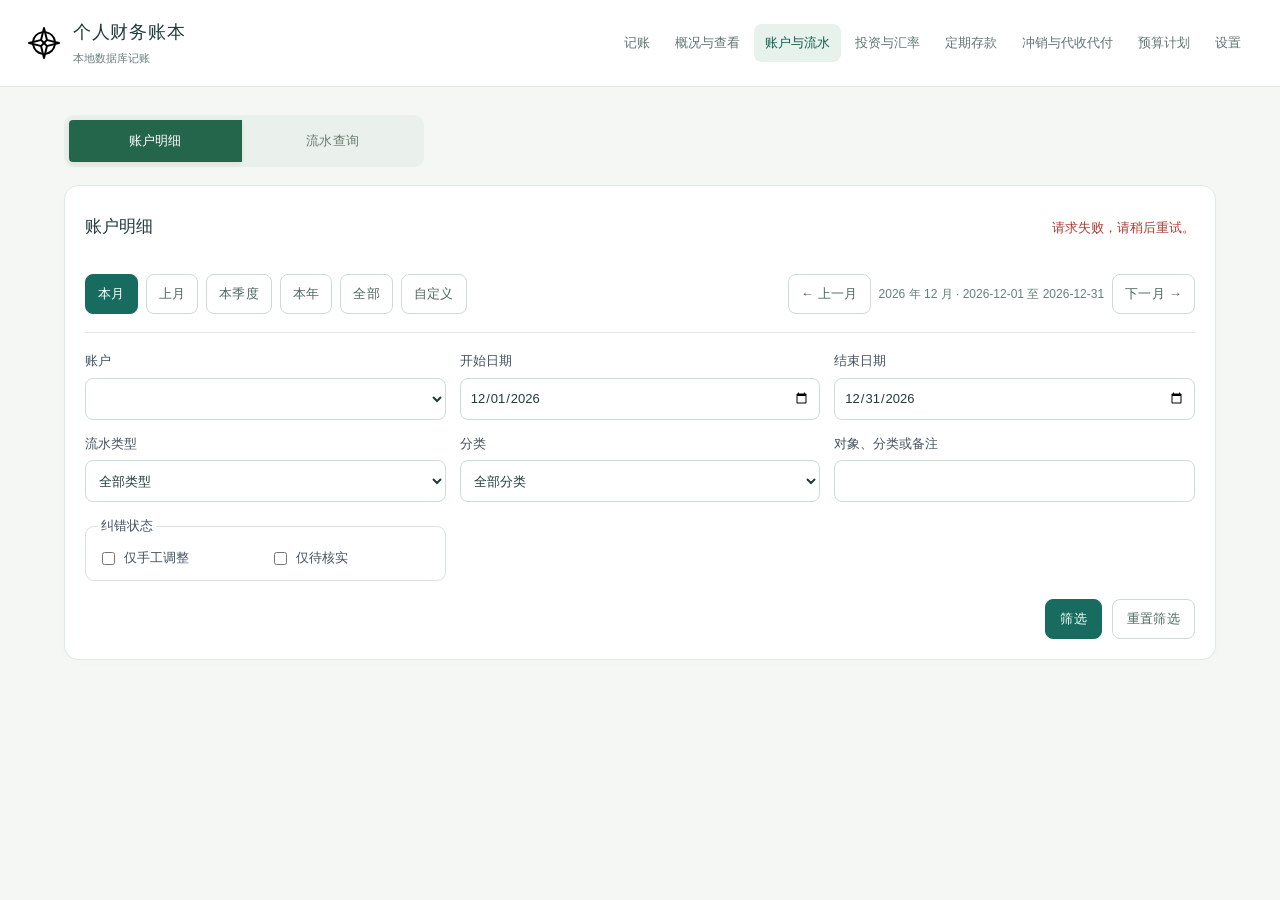
==== commit 37b2d8a0: "feat: track term deposits and principal movements Add desktop deposit entry and maturity tracking wi" ====
--- a/static/accounts.html
+++ b/static/accounts.html
@@ -5,7 +5,7 @@
     <meta name="viewport" content="width=device-width, initial-scale=1">
     <title>个人财务账本 - 账户与流水</title>
     <link rel="icon" href="/static/compass-rose.svg" type="image/svg+xml">
-    <link rel="stylesheet" href="/static/styles.css?v=20261018-3">
+    <link rel="stylesheet" href="/static/styles.css?v=20261027-1">
     <link rel="stylesheet" href="/static/workspace.css?v=20261018-2">
     <link rel="stylesheet" href="/static/income-allocations.css?v=20261020-3">
 </head>
@@ -21,6 +21,7 @@
           <a class="nav-link" href="/overview">概况与查看</a>
           <a class="nav-link is-active" href="/accounts" aria-current="page">账户与流水</a>
           <a class="nav-link" href="/investments">投资与汇率</a>
+          <a class="nav-link" href="/term-deposits">定期存款</a>
           <a class="nav-link" href="/offsets">冲销与代收代付</a>
           <a class="nav-link" href="/budgets">预算计划</a>
           <a class="nav-link" href="/settings">设置</a>
@@ -159,7 +160,15 @@
         <form id="transaction-search-form">
           <div id="search-date-presets"></div>
           <div class="detail-filter-grid">
-            <label class="budget-filter-field"><span>消费自预算 / 预算归属</span><select id="search-budget-system"><option value="">全部预算</option><option value="0">未归属（不含日常支出）</option></select></label>
+            <details class="multi-select budget-filter-field" id="search-budget-select">
+              <summary><span>消费自预算 / 预算归属</span><strong id="search-budget-summary">全部预算</strong></summary>
+              <div class="filter-action-row" aria-label="预算快捷选择">
+                <button id="select-all-budgets" class="filter-action" type="button">全选</button>
+                <button id="invert-budgets" class="filter-action" type="button">反选</button>
+                <button id="clear-budgets" class="filter-action" type="button">清空（全部）</button>
+              </div>
+              <div id="search-budget-options" class="filter-option-list"></div>
+            </details>
             <label>
               <span>账户范围</span>
               <select id="search-account"></select>
@@ -193,6 +202,11 @@
             </fieldset>
             <details class="multi-select" id="search-category-select">
               <summary><span>分类</span><strong id="search-category-summary">全部分类</strong></summary>
+              <div class="filter-action-row" aria-label="分类快捷选择">
+                <button id="select-all-expense-categories" class="filter-action" type="button">全选支出</button>
+                <button id="invert-expense-categories" class="filter-action" type="button">反选支出</button>
+                <button id="clear-categories" class="filter-action" type="button">清空（全部）</button>
+              </div>
               <div id="search-category-options" class="filter-option-list"></div>
             </details>
             <label>
@@ -262,8 +276,12 @@
     <dialog id="transaction-editor-dialog" class="app-dialog">
       <form id="transaction-editor-form" method="dialog">
         <div class="dialog-heading">
-          <h2>修改流水</h2>
+          <h2 id="transaction-editor-title">修改流水</h2>
           <button class="icon-button dialog-close" type="button" data-close-dialog="transaction-editor-dialog" aria-label="关闭" title="关闭">&#215;</button>
+        </div>
+        <div id="editor-adjustment-guidance" class="empty-notice editor-adjustment-guidance" hidden>
+          <span>这笔流水来自余额对账。查明原因后，可改成普通入账或支出并选择分类；保留同一账户、方向和金额时，余额不会再次变化，只会进入相应统计。</span>
+          <button id="editor-classify-adjustment" class="secondary-button" type="button"></button>
         </div>
         <input id="editor-transaction-id" type="hidden">
         <div class="detail-filter-grid">
@@ -445,6 +463,6 @@
     <script src="/static/frequent-picker.js?v=20261018-3"></script>
     <script src="/static/offset-ui.js?v=20261020-3"></script>
     <script src="/static/date-range.js?v=20261002-5"></script>
-    <script src="/static/accounts.js?v=20261020-3"></script>
+    <script src="/static/accounts.js?v=20261029-1"></script>
   </body>
 </html>
--- a/static/styles.css
+++ b/static/styles.css
@@ -396,6 +396,35 @@
   font-weight: 400;
 }
 
+.filter-action-row {
+  align-items: center;
+  border-top: 1px solid #d9e0e5;
+  display: flex;
+  flex-wrap: wrap;
+  gap: 6px;
+  padding: 8px 10px 0;
+}
+
+.filter-action {
+  background: #f4f7f6;
+  border-color: #b9c5cd;
+  color: #176b5f;
+  font-size: 12px;
+  font-weight: 700;
+  min-height: 28px;
+  padding: 4px 9px;
+}
+
+.filter-action:hover,
+.filter-action:focus-visible {
+  background: #e5f0ed;
+  border-color: #176b5f;
+}
+
+.filter-action-row + .filter-option-list {
+  border-top: 0;
+}
+
 .filter-option-list {
   border-top: 1px solid #d9e0e5;
   display: grid;
@@ -687,6 +716,18 @@
   padding: 10px 12px;
 }
 
+.editor-adjustment-guidance {
+  align-items: center;
+  display: flex;
+  gap: 14px;
+  justify-content: space-between;
+  line-height: 1.55;
+}
+
+.editor-adjustment-guidance .secondary-button {
+  flex: 0 0 auto;
+}
+
 #form-status.success {
   color: #147462;
 }
@@ -752,6 +793,10 @@
 .account-state-item strong {
   font-size: 16px;
   font-variant-numeric: tabular-nums;
+}
+
+.account-state-action {
+  margin-top: 9px;
 }
 
 .pager {
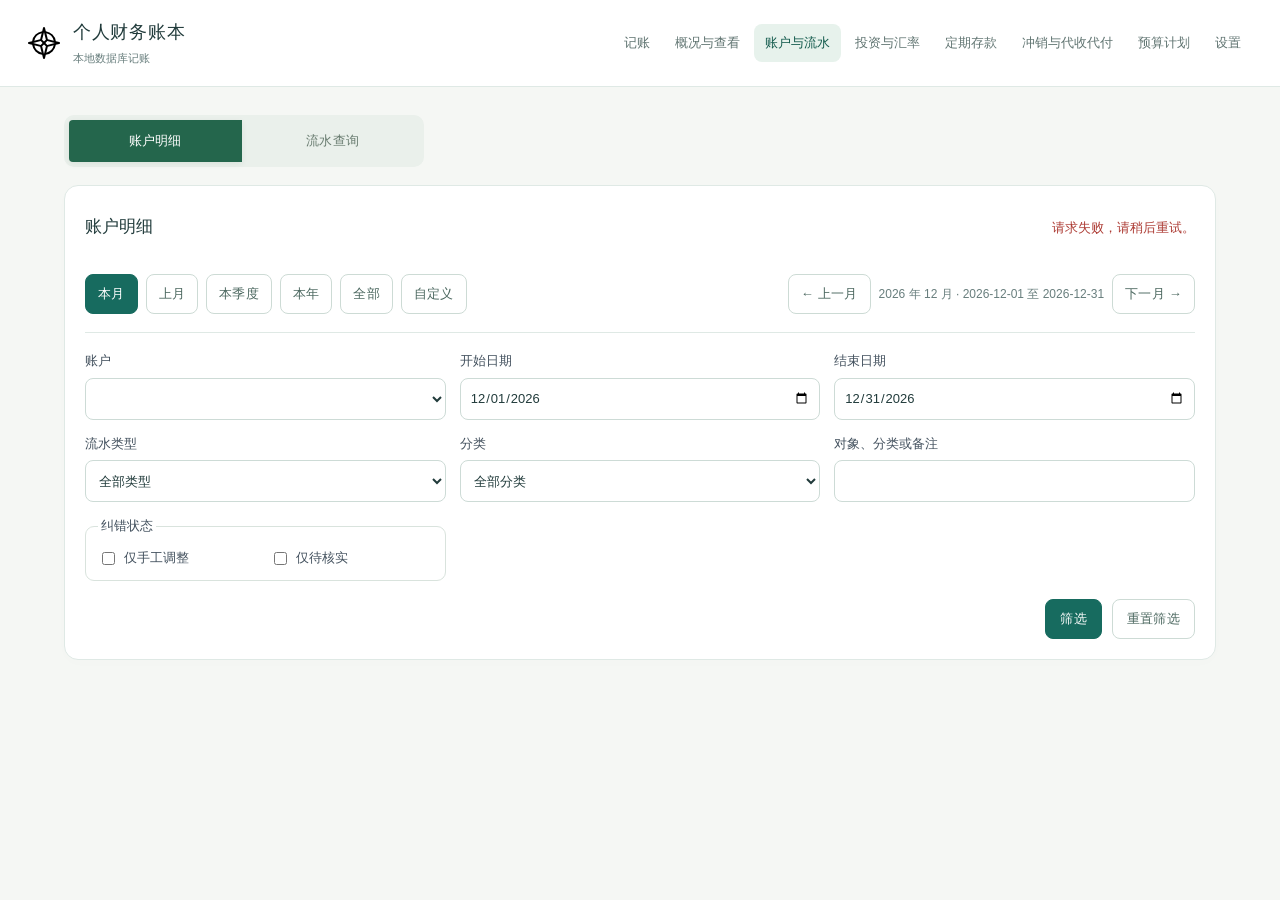
==== commit acdf647f: "fix: unify offset event budgets and account for net income deficits Add whole-event budget responsib" ====
--- a/static/accounts.html
+++ b/static/accounts.html
@@ -461,8 +461,8 @@
     <script src="/static/income-allocations.js?v=20261020-3"></script>
     <script src="/static/number-input.js?v=20261018-1"></script>
     <script src="/static/frequent-picker.js?v=20261018-3"></script>
-    <script src="/static/offset-ui.js?v=20261020-3"></script>
+    <script src="/static/offset-ui.js?v=20261107-1"></script>
     <script src="/static/date-range.js?v=20261002-5"></script>
-    <script src="/static/accounts.js?v=20261029-1"></script>
+    <script src="/static/accounts.js?v=20261107-1"></script>
   </body>
 </html>
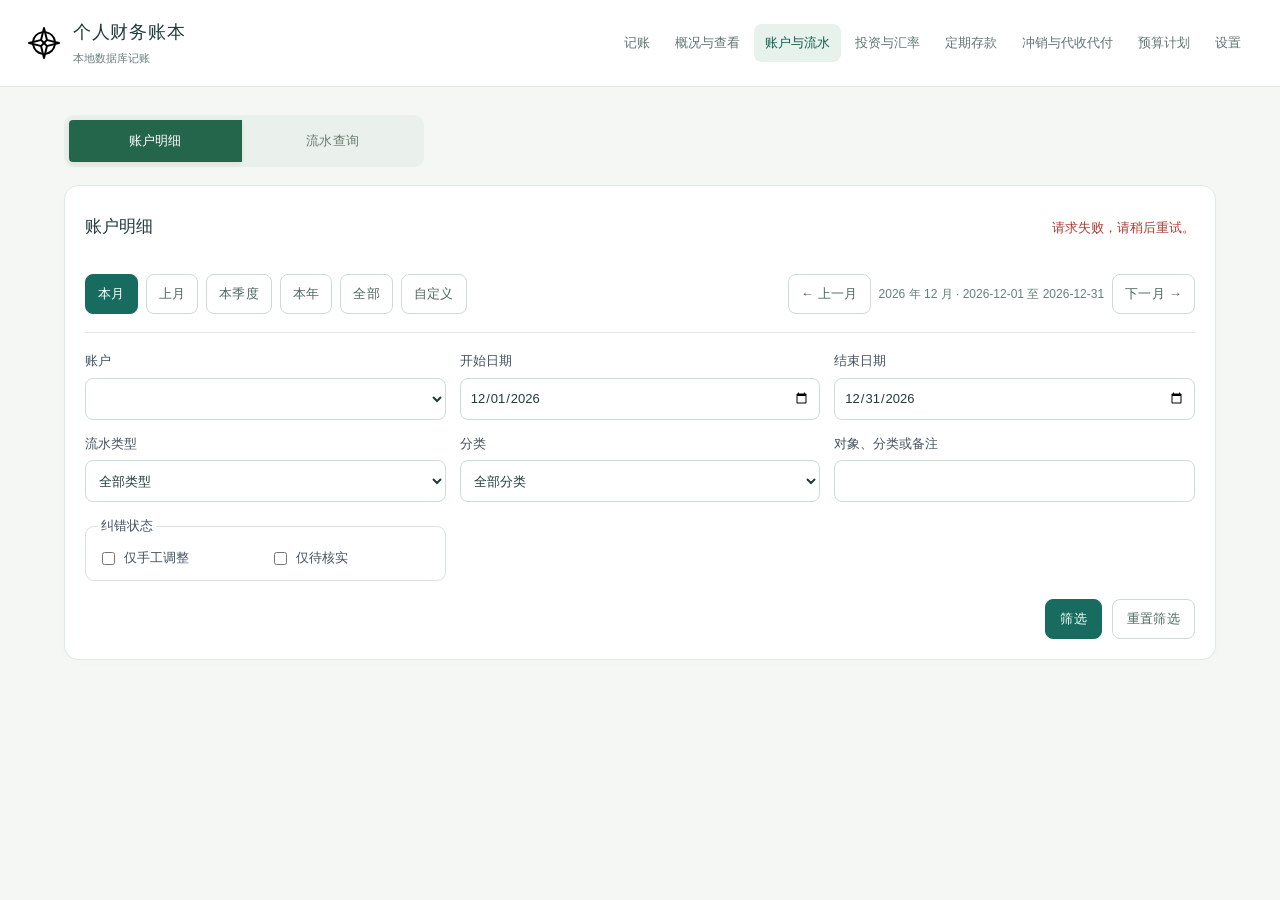
==== commit 5db533b8: "fix: show native-currency offset totals and filter ledger by currency Separate original-currency eve" ====
--- a/static/accounts.html
+++ b/static/accounts.html
@@ -5,7 +5,7 @@
     <meta name="viewport" content="width=device-width, initial-scale=1">
     <title>个人财务账本 - 账户与流水</title>
     <link rel="icon" href="/static/compass-rose.svg" type="image/svg+xml">
-    <link rel="stylesheet" href="/static/styles.css?v=20261027-1">
+    <link rel="stylesheet" href="/static/styles.css?v=20261118-1">
     <link rel="stylesheet" href="/static/workspace.css?v=20261018-2">
     <link rel="stylesheet" href="/static/income-allocations.css?v=20261020-3">
 </head>
@@ -111,6 +111,20 @@
         </div>
         <p id="account-summary-note" class="account-summary-note" hidden></p>
         <div id="account-state" class="account-state-grid"></div>
+      </section>
+
+      <section id="account-investment-panel" class="ledger-panel" data-detail-view="account" hidden aria-labelledby="account-investment-title">
+        <div class="section-heading">
+          <h2 id="account-investment-title">投资买卖与估值</h2>
+          <a href="/investments">维护投资记录</a>
+        </div>
+        <p class="account-summary-note">按所选账户和日期展示。总资产包含现金与持仓；买卖和费用说明见交易备注，实际资金流水见下表。</p>
+        <div class="table-wrap">
+          <table>
+            <thead><tr><th>日期</th><th>总资产</th><th>投资损益</th><th>交易与费用备注</th></tr></thead>
+            <tbody id="account-investment-body"></tbody>
+          </table>
+        </div>
       </section>
 
       <section id="ledger-panel" class="ledger-panel" data-detail-view="account" hidden aria-labelledby="ledger-title">
@@ -173,6 +187,7 @@
               <span>账户范围</span>
               <select id="search-account"></select>
             </label>
+            <label><span>流水币种</span><select id="search-currency" disabled><option value="">全部币种（分别统计）</option></select></label>
             <label>
               <span>开始日期</span>
               <input id="search-start-date" type="date">
@@ -461,8 +476,8 @@
     <script src="/static/income-allocations.js?v=20261020-3"></script>
     <script src="/static/number-input.js?v=20261018-1"></script>
     <script src="/static/frequent-picker.js?v=20261018-3"></script>
-    <script src="/static/offset-ui.js?v=20261107-1"></script>
+    <script src="/static/offset-ui.js?v=20261118-3"></script>
     <script src="/static/date-range.js?v=20261002-5"></script>
-    <script src="/static/accounts.js?v=20261107-1"></script>
+    <script src="/static/accounts.js?v=20261118-3"></script>
   </body>
 </html>
--- a/static/styles.css
+++ b/static/styles.css
@@ -698,7 +698,8 @@
 #ledger-body td:nth-child(8),
 #ledger-body td:nth-child(9),
 #search-results-body td:nth-child(6),
-#search-results-body td:nth-child(7) {
+#search-results-body td:nth-child(7),
+#account-investment-body td:nth-child(4) {
   min-width: 120px;
   white-space: normal;
 }
